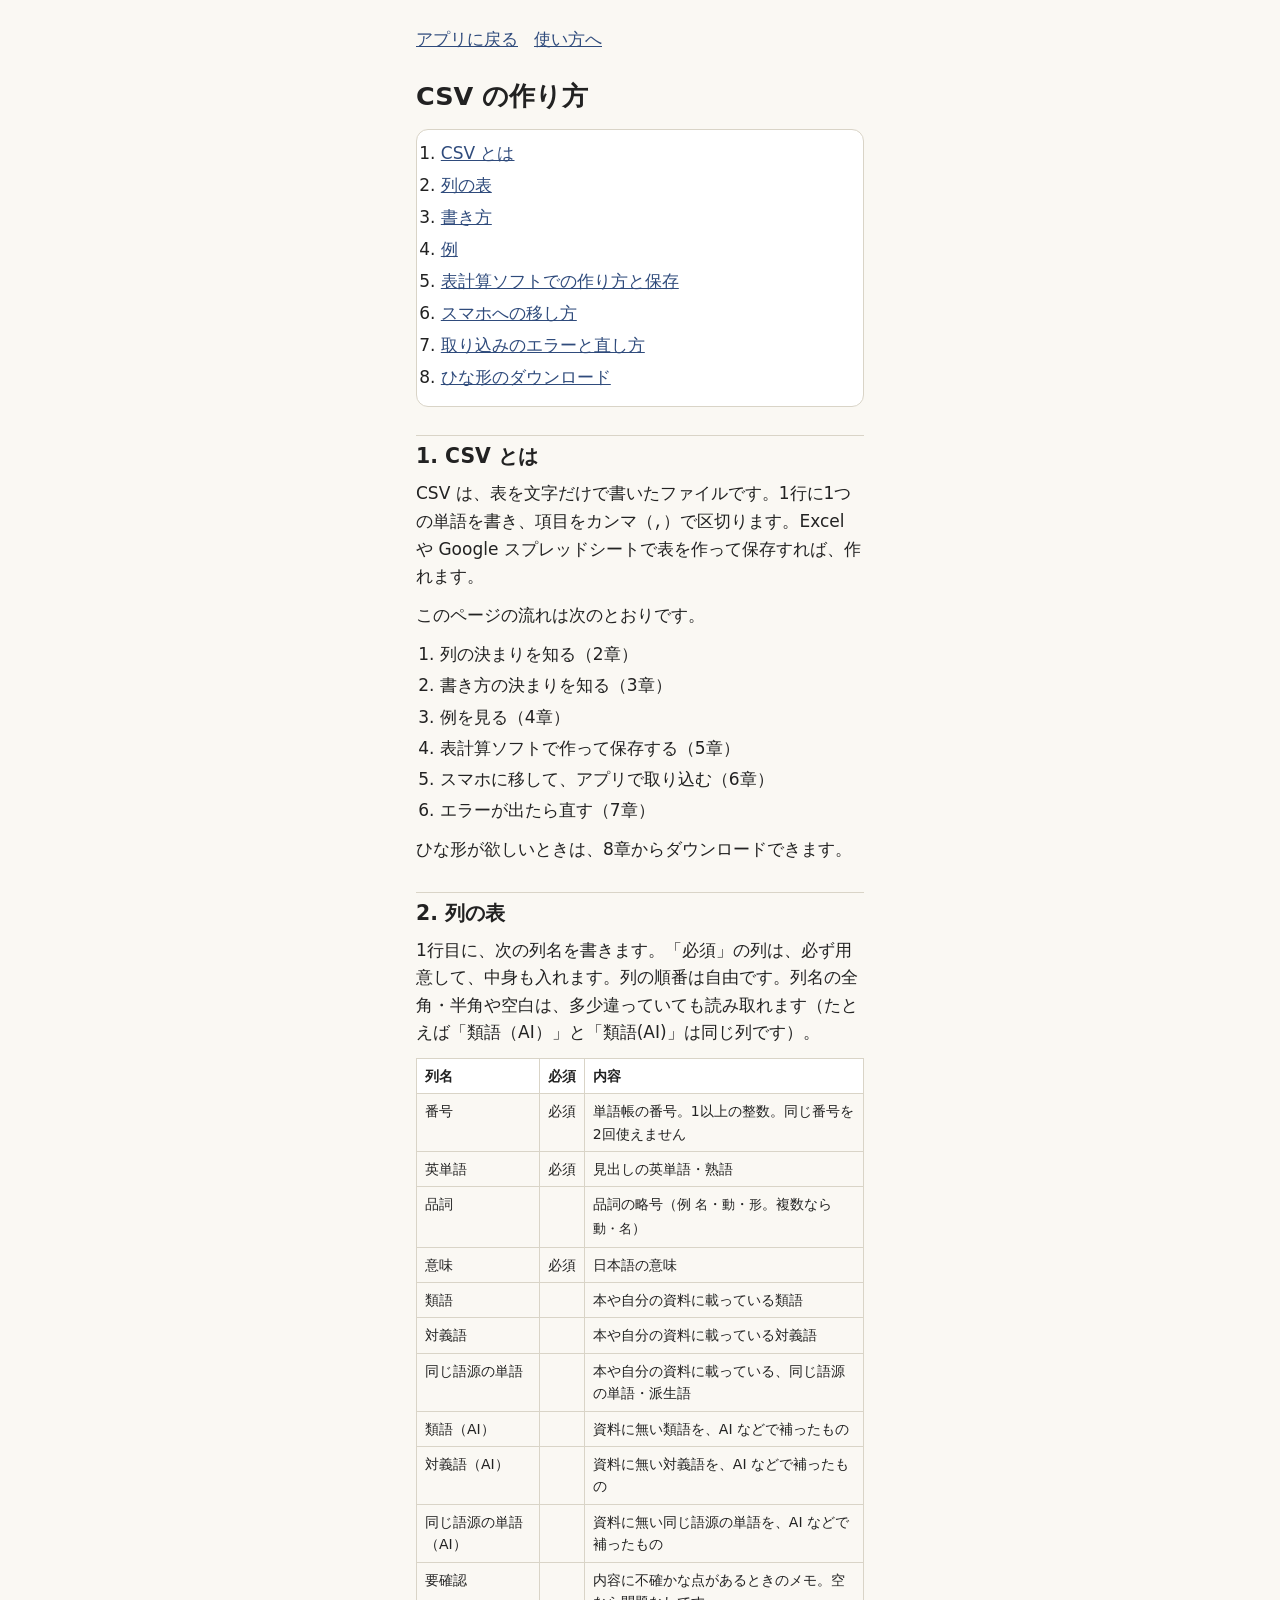
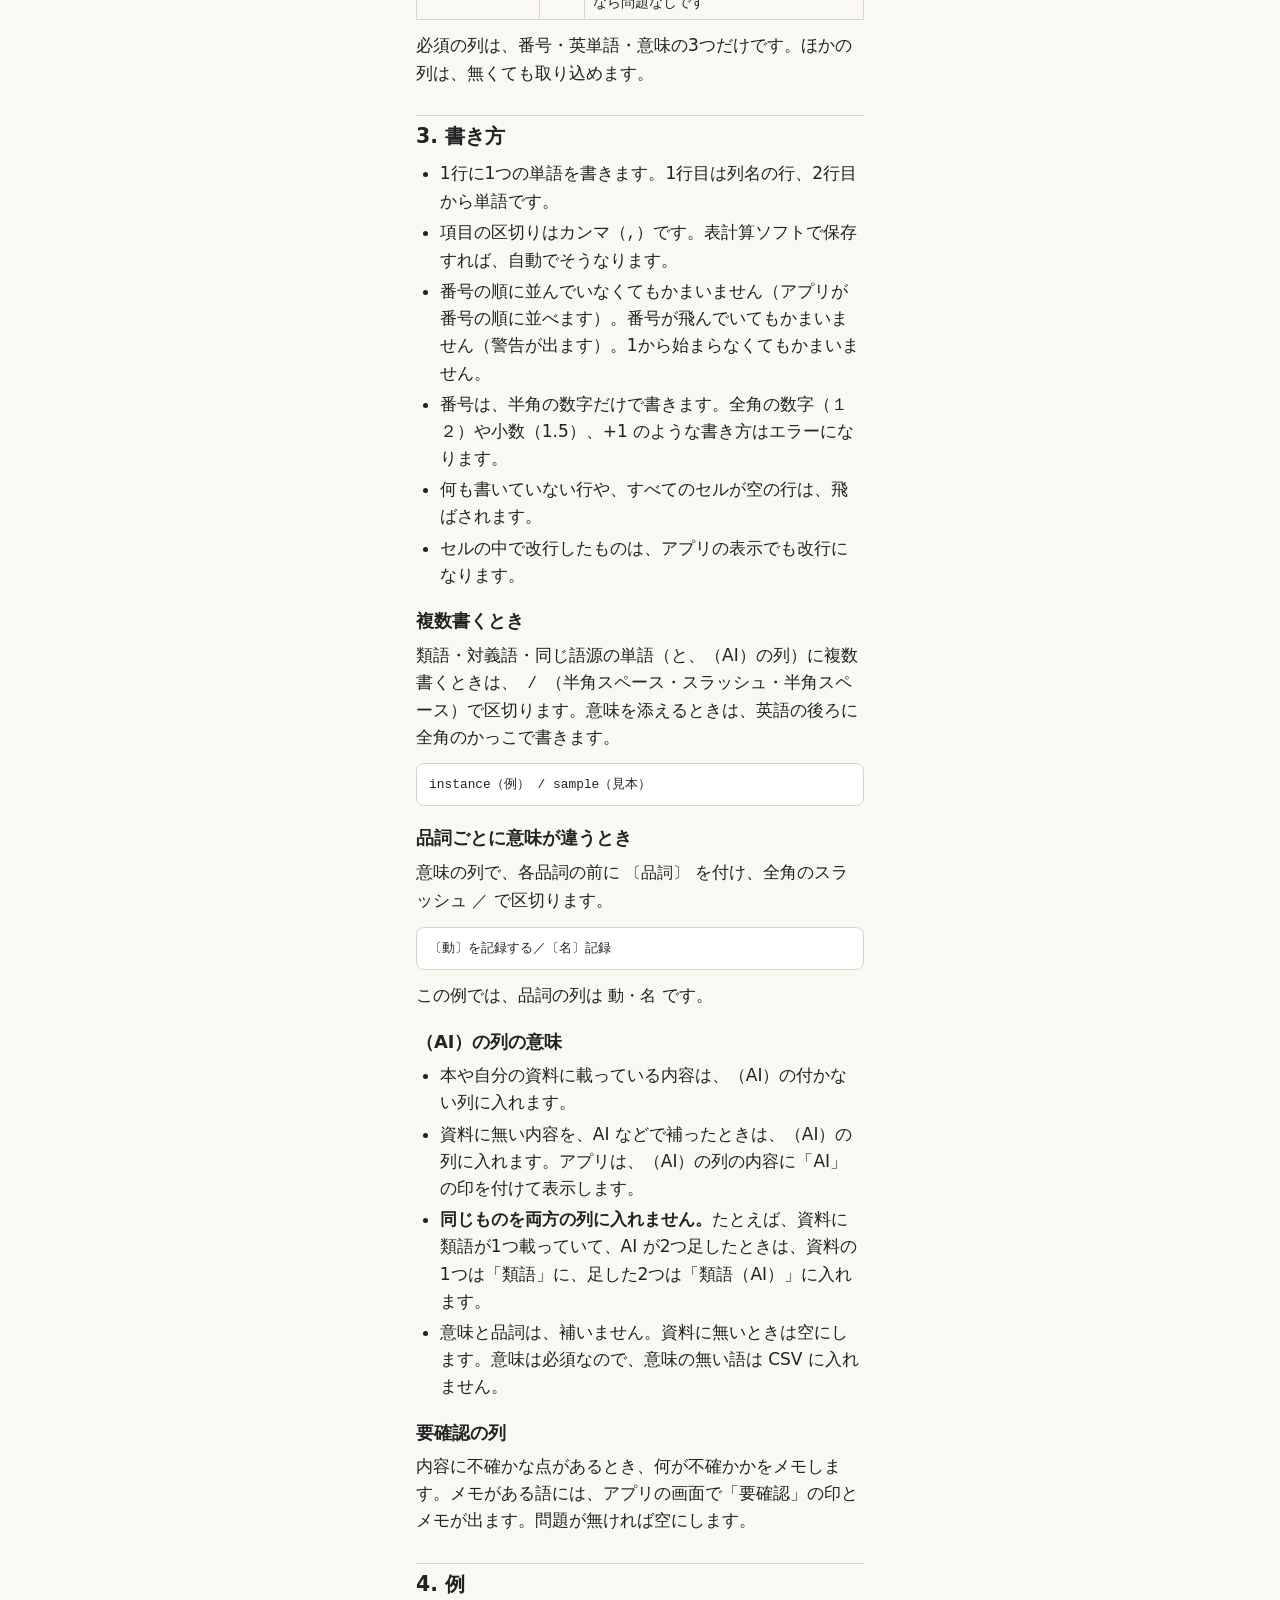
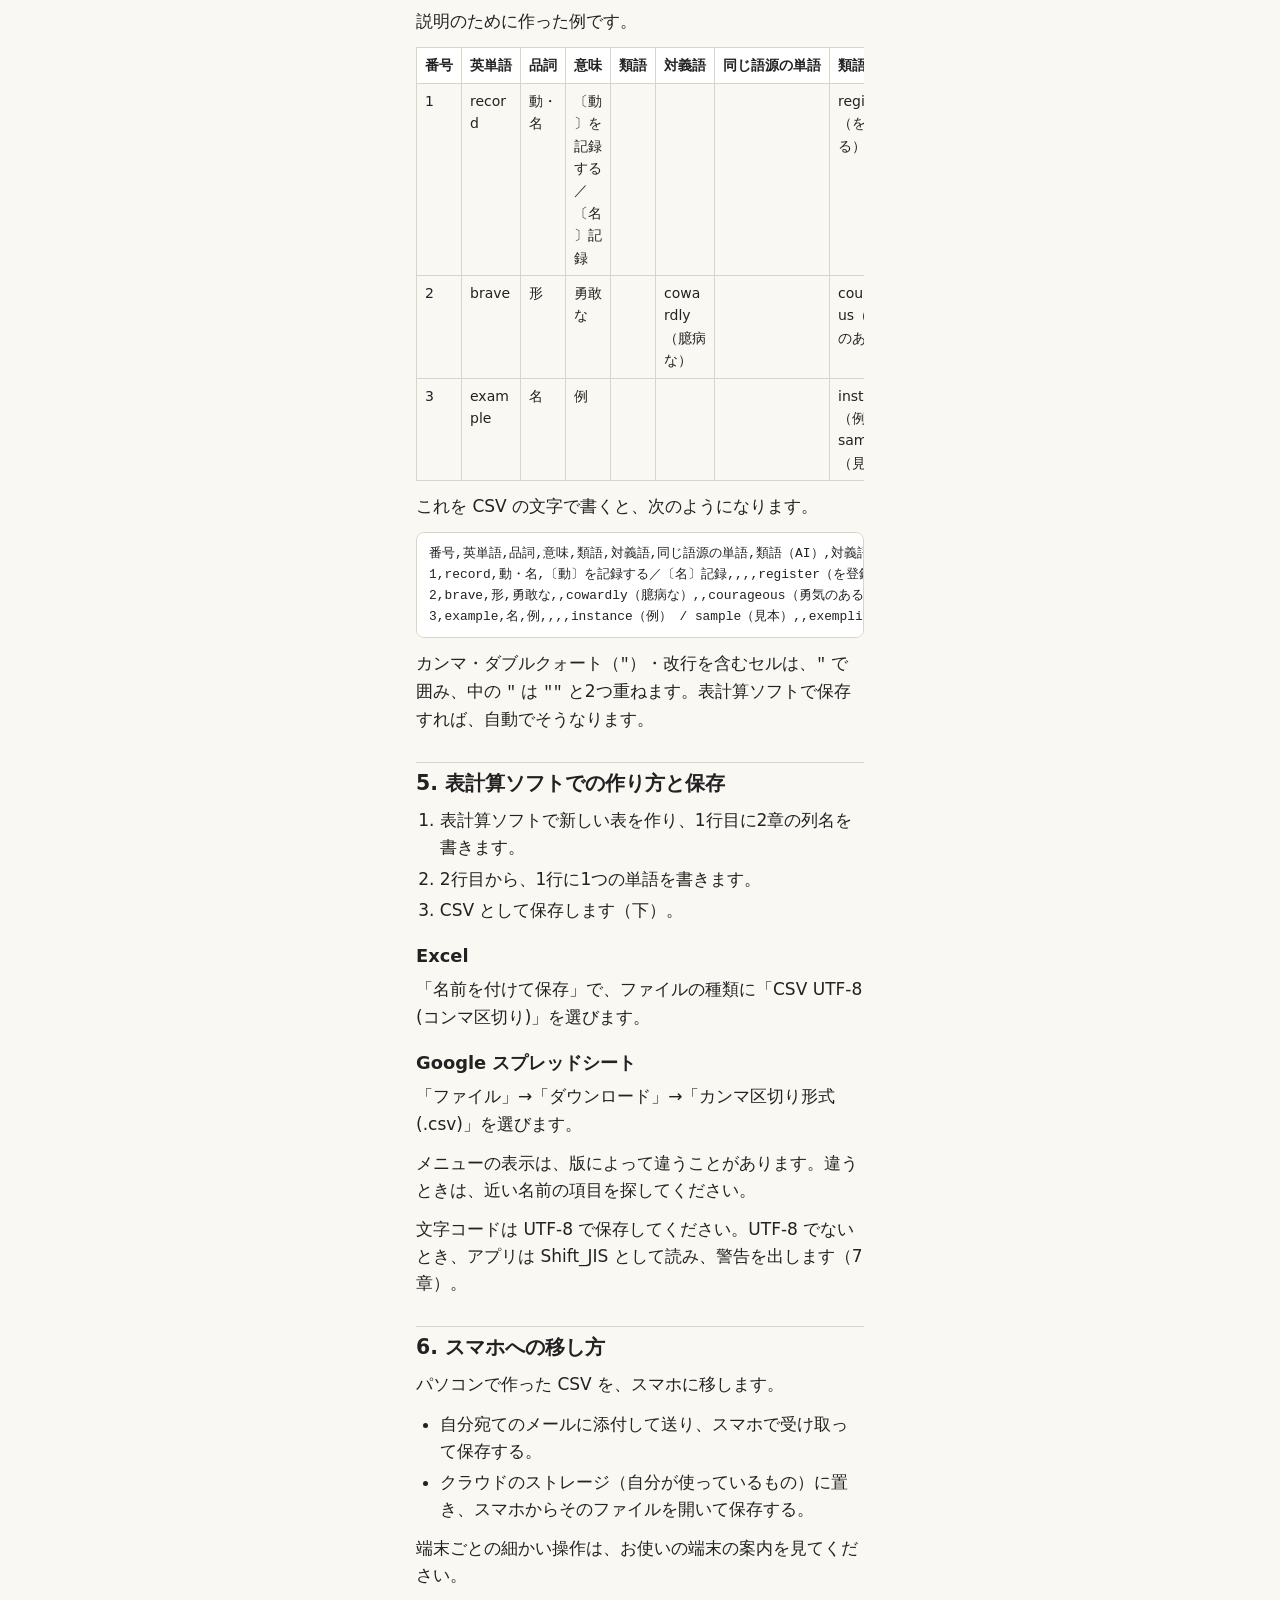
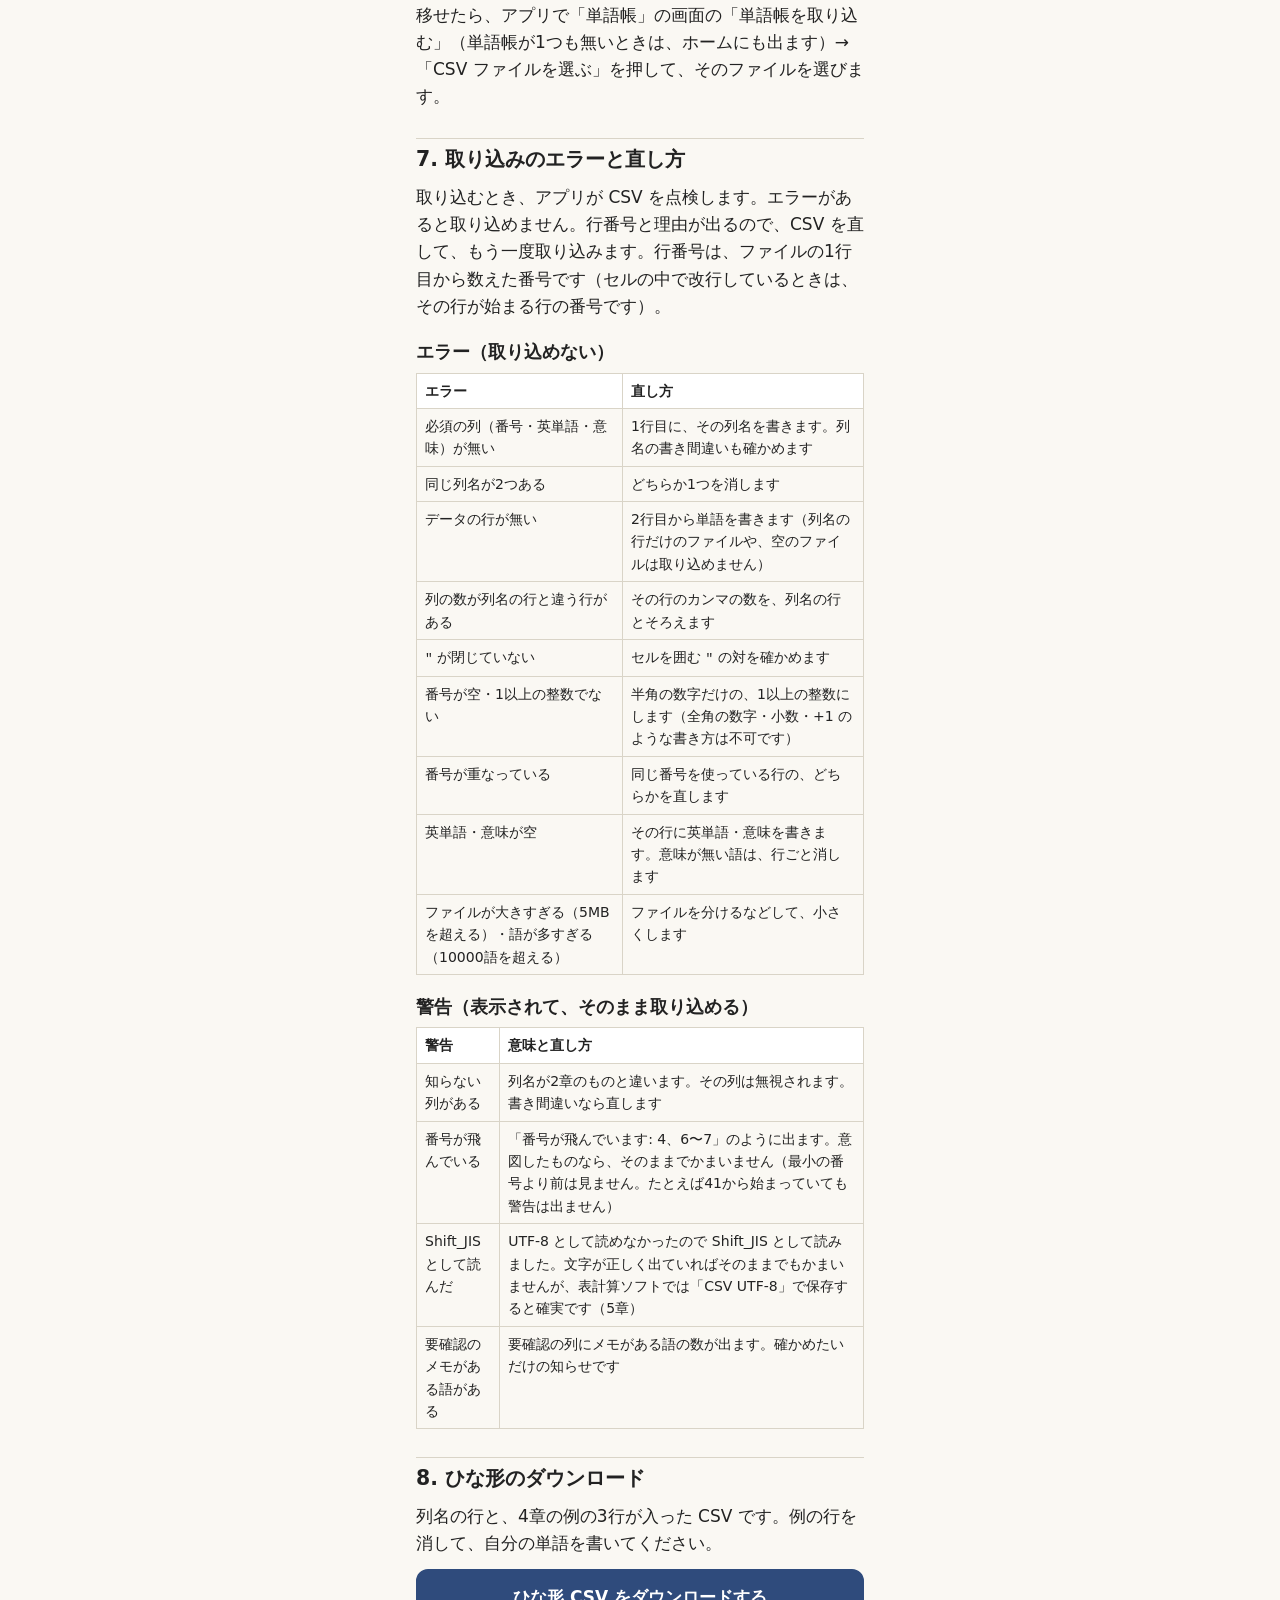
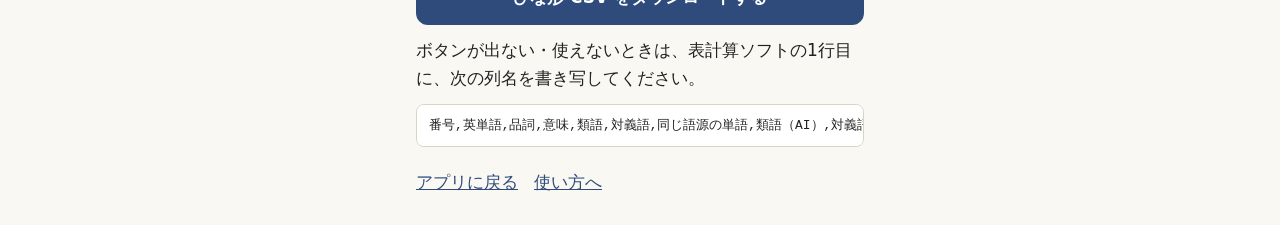
==== help/csv.html @ 011bac38 "Initial commit" ====
<!DOCTYPE html>
<html lang="ja">
<head>
<meta charset="utf-8">
<meta http-equiv="Content-Security-Policy" content="default-src 'self'; img-src 'self' data: blob:; object-src 'none'; base-uri 'self'; form-action 'none'">
<meta name="viewport" content="width=device-width, initial-scale=1, viewport-fit=cover">
<meta name="theme-color" content="#2F4B7C">
<title>CSV の作り方 - えいたんご</title>
<link rel="stylesheet" href="../css/style.css">
</head>
<body>
<div class="app">
<main class="main doc">
<p class="doc-nav"><a href="../index.html">アプリに戻る</a><a href="./tsukaikata.html">使い方へ</a></p>
<h1>CSV の作り方</h1>

<ol class="toc">
<li><a href="#towa">CSV とは</a></li>
<li><a href="#retsu">列の表</a></li>
<li><a href="#kakikata">書き方</a></li>
<li><a href="#rei">例</a></li>
<li><a href="#sakusei">表計算ソフトでの作り方と保存</a></li>
<li><a href="#idou">スマホへの移し方</a></li>
<li><a href="#error">取り込みのエラーと直し方</a></li>
<li><a href="#hinagata">ひな形のダウンロード</a></li>
</ol>

<h2 id="towa">1. CSV とは</h2>
<p>CSV は、表を文字だけで書いたファイルです。1行に1つの単語を書き、項目をカンマ（<code>,</code>）で区切ります。Excel や Google スプレッドシートで表を作って保存すれば、作れます。</p>
<p>このページの流れは次のとおりです。</p>
<ol>
<li>列の決まりを知る（2章）</li>
<li>書き方の決まりを知る（3章）</li>
<li>例を見る（4章）</li>
<li>表計算ソフトで作って保存する（5章）</li>
<li>スマホに移して、アプリで取り込む（6章）</li>
<li>エラーが出たら直す（7章）</li>
</ol>
<p>ひな形が欲しいときは、8章からダウンロードできます。</p>

<h2 id="retsu">2. 列の表</h2>
<p>1行目に、次の列名を書きます。「必須」の列は、必ず用意して、中身も入れます。列の順番は自由です。列名の全角・半角や空白は、多少違っていても読み取れます（たとえば「類語（AI）」と「類語(AI)」は同じ列です）。</p>
<div class="table-wrap">
<table>
<thead><tr><th>列名</th><th>必須</th><th>内容</th></tr></thead>
<tbody>
<tr><td>番号</td><td>必須</td><td>単語帳の番号。1以上の整数。同じ番号を2回使えません</td></tr>
<tr><td>英単語</td><td>必須</td><td>見出しの英単語・熟語</td></tr>
<tr><td>品詞</td><td></td><td>品詞の略号（例 <code>名</code>・<code>動</code>・<code>形</code>。複数なら <code>動・名</code>）</td></tr>
<tr><td>意味</td><td>必須</td><td>日本語の意味</td></tr>
<tr><td>類語</td><td></td><td>本や自分の資料に載っている類語</td></tr>
<tr><td>対義語</td><td></td><td>本や自分の資料に載っている対義語</td></tr>
<tr><td>同じ語源の単語</td><td></td><td>本や自分の資料に載っている、同じ語源の単語・派生語</td></tr>
<tr><td>類語（AI）</td><td></td><td>資料に無い類語を、AI などで補ったもの</td></tr>
<tr><td>対義語（AI）</td><td></td><td>資料に無い対義語を、AI などで補ったもの</td></tr>
<tr><td>同じ語源の単語（AI）</td><td></td><td>資料に無い同じ語源の単語を、AI などで補ったもの</td></tr>
<tr><td>要確認</td><td></td><td>内容に不確かな点があるときのメモ。空なら問題なしです</td></tr>
</tbody>
</table>
</div>
<p>必須の列は、番号・英単語・意味の3つだけです。ほかの列は、無くても取り込めます。</p>

<h2 id="kakikata">3. 書き方</h2>
<ul>
<li>1行に1つの単語を書きます。1行目は列名の行、2行目から単語です。</li>
<li>項目の区切りはカンマ（<code>,</code>）です。表計算ソフトで保存すれば、自動でそうなります。</li>
<li>番号の順に並んでいなくてもかまいません（アプリが番号の順に並べます）。番号が飛んでいてもかまいません（警告が出ます）。1から始まらなくてもかまいません。</li>
<li>番号は、半角の数字だけで書きます。全角の数字（１２）や小数（1.5）、+1 のような書き方はエラーになります。</li>
<li>何も書いていない行や、すべてのセルが空の行は、飛ばされます。</li>
<li>セルの中で改行したものは、アプリの表示でも改行になります。</li>
</ul>
<h3>複数書くとき</h3>
<p>類語・対義語・同じ語源の単語（と、（AI）の列）に複数書くときは、<code> / </code>（半角スペース・スラッシュ・半角スペース）で区切ります。意味を添えるときは、英語の後ろに全角のかっこで書きます。</p>
<pre><code>instance（例） / sample（見本）</code></pre>
<h3>品詞ごとに意味が違うとき</h3>
<p>意味の列で、各品詞の前に <code>〔品詞〕</code> を付け、全角のスラッシュ <code>／</code> で区切ります。</p>
<pre><code>〔動〕を記録する／〔名〕記録</code></pre>
<p>この例では、品詞の列は <code>動・名</code> です。</p>
<h3>（AI）の列の意味</h3>
<ul>
<li>本や自分の資料に載っている内容は、（AI）の付かない列に入れます。</li>
<li>資料に無い内容を、AI などで補ったときは、（AI）の列に入れます。アプリは、（AI）の列の内容に「AI」の印を付けて表示します。</li>
<li><strong>同じものを両方の列に入れません。</strong>たとえば、資料に類語が1つ載っていて、AI が2つ足したときは、資料の1つは「類語」に、足した2つは「類語（AI）」に入れます。</li>
<li>意味と品詞は、補いません。資料に無いときは空にします。意味は必須なので、意味の無い語は CSV に入れません。</li>
</ul>
<h3>要確認の列</h3>
<p>内容に不確かな点があるとき、何が不確かかをメモします。メモがある語には、アプリの画面で「要確認」の印とメモが出ます。問題が無ければ空にします。</p>

<h2 id="rei">4. 例</h2>
<p>説明のために作った例です。</p>
<div class="table-wrap">
<table>
<thead><tr><th>番号</th><th>英単語</th><th>品詞</th><th>意味</th><th>類語</th><th>対義語</th><th>同じ語源の単語</th><th>類語（AI）</th><th>対義語（AI）</th><th>同じ語源の単語（AI）</th><th>要確認</th></tr></thead>
<tbody>
<tr><td>1</td><td>record</td><td>動・名</td><td>〔動〕を記録する／〔名〕記録</td><td></td><td></td><td></td><td>register（を登録する）</td><td></td><td>recorder（記録係）</td><td></td></tr>
<tr><td>2</td><td>brave</td><td>形</td><td>勇敢な</td><td></td><td>cowardly（臆病な）</td><td></td><td>courageous（勇気のある）</td><td></td><td></td><td></td></tr>
<tr><td>3</td><td>example</td><td>名</td><td>例</td><td></td><td></td><td></td><td>instance（例） / sample（見本）</td><td></td><td>exemplify（を例示する）</td><td>意味の2つ目が不確か</td></tr>
</tbody>
</table>
</div>
<p>これを CSV の文字で書くと、次のようになります。</p>
<pre><code>番号,英単語,品詞,意味,類語,対義語,同じ語源の単語,類語（AI）,対義語（AI）,同じ語源の単語（AI）,要確認
1,record,動・名,〔動〕を記録する／〔名〕記録,,,,register（を登録する）,,recorder（記録係）,
2,brave,形,勇敢な,,cowardly（臆病な）,,courageous（勇気のある）,,,
3,example,名,例,,,,instance（例） / sample（見本）,,exemplify（を例示する）,意味の2つ目が不確か</code></pre>
<p>カンマ・ダブルクォート（<code>"</code>）・改行を含むセルは、<code>"</code> で囲み、中の <code>"</code> は <code>""</code> と2つ重ねます。表計算ソフトで保存すれば、自動でそうなります。</p>

<h2 id="sakusei">5. 表計算ソフトでの作り方と保存</h2>
<ol>
<li>表計算ソフトで新しい表を作り、1行目に2章の列名を書きます。</li>
<li>2行目から、1行に1つの単語を書きます。</li>
<li>CSV として保存します（下）。</li>
</ol>
<h3>Excel</h3>
<p>「名前を付けて保存」で、ファイルの種類に「CSV UTF-8 (コンマ区切り)」を選びます。</p>
<h3>Google スプレッドシート</h3>
<p>「ファイル」→「ダウンロード」→「カンマ区切り形式 (.csv)」を選びます。</p>
<p>メニューの表示は、版によって違うことがあります。違うときは、近い名前の項目を探してください。</p>
<p>文字コードは UTF-8 で保存してください。UTF-8 でないとき、アプリは Shift_JIS として読み、警告を出します（7章）。</p>

<h2 id="idou">6. スマホへの移し方</h2>
<p>パソコンで作った CSV を、スマホに移します。</p>
<ul>
<li>自分宛てのメールに添付して送り、スマホで受け取って保存する。</li>
<li>クラウドのストレージ（自分が使っているもの）に置き、スマホからそのファイルを開いて保存する。</li>
</ul>
<p>端末ごとの細かい操作は、お使いの端末の案内を見てください。</p>
<p>移せたら、アプリで「単語帳」の画面の「単語帳を取り込む」（単語帳が1つも無いときは、ホームにも出ます）→「CSV ファイルを選ぶ」を押して、そのファイルを選びます。</p>

<h2 id="error">7. 取り込みのエラーと直し方</h2>
<p>取り込むとき、アプリが CSV を点検します。エラーがあると取り込めません。行番号と理由が出るので、CSV を直して、もう一度取り込みます。行番号は、ファイルの1行目から数えた番号です（セルの中で改行しているときは、その行が始まる行の番号です）。</p>
<h3>エラー（取り込めない）</h3>
<div class="table-wrap">
<table>
<thead><tr><th>エラー</th><th>直し方</th></tr></thead>
<tbody>
<tr><td>必須の列（番号・英単語・意味）が無い</td><td>1行目に、その列名を書きます。列名の書き間違いも確かめます</td></tr>
<tr><td>同じ列名が2つある</td><td>どちらか1つを消します</td></tr>
<tr><td>データの行が無い</td><td>2行目から単語を書きます（列名の行だけのファイルや、空のファイルは取り込めません）</td></tr>
<tr><td>列の数が列名の行と違う行がある</td><td>その行のカンマの数を、列名の行とそろえます</td></tr>
<tr><td><code>"</code> が閉じていない</td><td>セルを囲む <code>"</code> の対を確かめます</td></tr>
<tr><td>番号が空・1以上の整数でない</td><td>半角の数字だけの、1以上の整数にします（全角の数字・小数・+1 のような書き方は不可です）</td></tr>
<tr><td>番号が重なっている</td><td>同じ番号を使っている行の、どちらかを直します</td></tr>
<tr><td>英単語・意味が空</td><td>その行に英単語・意味を書きます。意味が無い語は、行ごと消します</td></tr>
<tr><td>ファイルが大きすぎる（5MB を超える）・語が多すぎる（10000語を超える）</td><td>ファイルを分けるなどして、小さくします</td></tr>
</tbody>
</table>
</div>
<h3>警告（表示されて、そのまま取り込める）</h3>
<div class="table-wrap">
<table>
<thead><tr><th>警告</th><th>意味と直し方</th></tr></thead>
<tbody>
<tr><td>知らない列がある</td><td>列名が2章のものと違います。その列は無視されます。書き間違いなら直します</td></tr>
<tr><td>番号が飛んでいる</td><td>「番号が飛んでいます: 4、6〜7」のように出ます。意図したものなら、そのままでかまいません（最小の番号より前は見ません。たとえば41から始まっていても警告は出ません）</td></tr>
<tr><td>Shift_JIS として読んだ</td><td>UTF-8 として読めなかったので Shift_JIS として読みました。文字が正しく出ていればそのままでもかまいませんが、表計算ソフトでは「CSV UTF-8」で保存すると確実です（5章）</td></tr>
<tr><td>要確認のメモがある語がある</td><td>要確認の列にメモがある語の数が出ます。確かめたいだけの知らせです</td></tr>
</tbody>
</table>
</div>

<h2 id="hinagata">8. ひな形のダウンロード</h2>
<p>列名の行と、4章の例の3行が入った CSV です。例の行を消して、自分の単語を書いてください。</p>
<button id="dl-template" class="btn btn-main" type="button" hidden>ひな形 CSV をダウンロードする</button>
<p>ボタンが出ない・使えないときは、表計算ソフトの1行目に、次の列名を書き写してください。</p>
<pre><code>番号,英単語,品詞,意味,類語,対義語,同じ語源の単語,類語（AI）,対義語（AI）,同じ語源の単語（AI）,要確認</code></pre>

<p class="doc-nav"><a href="../index.html">アプリに戻る</a><a href="./tsukaikata.html">使い方へ</a></p>
</main>
</div>
<script type="module" src="./help.js"></script>
</body>
</html>
---- css/style.css ----
/* 見た目（docs/shiyou.md 12章）。色と文字の大きさは変数で持ち、暗い画面でも読める配色にする。 */
:root {
  --bg: #FAF8F3;
  --fg: #222222;
  --sub: #5c5c5c;
  --line: #d9d4c7;
  --card: #ffffff;
  --primary: #2F4B7C;
  --on-primary: #ffffff;
  --ok: #2E7D5B;
  --ng: #C0483E;
  --ai: #6B5B95;
  --check: #B7791F;

  --font-base: 17px;
  --font-small: 14px;
  --font-title: 1.5rem;
  --font-word: 2rem;
  --btn-height: 56px;
  --tap-min: 48px;
  --max-width: 480px;
  --font-family: system-ui, -apple-system, "Hiragino Sans", "Noto Sans JP", sans-serif;
}

@media (prefers-color-scheme: dark) {
  :root {
    --bg: #16181d;
    --fg: #ece9e1;
    --sub: #a9a79f;
    --line: #353a45;
    --card: #20232b;
    --primary: #6f8fd0;
    --on-primary: #101319;
    --ok: #4fb386;
    --ng: #e0746a;
    --ai: #a99bd6;
    --check: #e0a84a;
  }
}

* { box-sizing: border-box; }

html {
  font-size: var(--font-base);
  -webkit-text-size-adjust: 100%;
}

body {
  margin: 0;
  background: var(--bg);
  color: var(--fg);
  font-family: var(--font-family);
  line-height: 1.6;
}

.app {
  max-width: var(--max-width);
  min-height: 100vh;
  min-height: 100dvh;
  margin: 0 auto;
  display: flex;
  flex-direction: column;
}

/* 下に固定するもの（帯 .bar・その上の段 .bar-sub・ナビ .nav）の高さ。
   どれが出ているかは枠（.app）の class（has-nav・has-bar・has-sub。ui/shell.js がつける）で決め、
   本文（.main）の下に同じだけ余白をとって、固定したものの下に本文が隠れないようにする。 */
.app {
  --safe: env(safe-area-inset-bottom);
  --nav-h: calc(var(--tap-min) + 1px + var(--safe)); /* 文字 48px + 上の線 + 下の安全な余白 */
  --bar-h: calc(var(--btn-height) + 17px);           /* ボタン 56px + 上下 8px + 上の線 */
  --sub-h: calc(var(--tap-min) + 9px);               /* ボタン 48px + 上 8px + 上の線 */
  --d-nav: 0px;
  --d-bar: 0px;
  --d-sub: 0px;
}
.app.has-nav { --d-nav: var(--nav-h); }
.app.has-bar { --d-bar: calc(var(--bar-h) + var(--safe)); }
.app.has-bar.has-nav { --d-bar: var(--bar-h); }
.app.has-sub { --d-sub: var(--sub-h); }

.main {
  flex: 1;
  padding: 16px 16px calc(16px + var(--d-nav) + var(--d-bar) + var(--d-sub));
}

.title { font-size: var(--font-title); margin: 0 0 12px; }
.lead { margin: 0 0 12px; }
.note { margin: 0; color: var(--sub); font-size: var(--font-small); }

/* 下に固定したボタンの帯（ナビが出ているときはナビの上に。幅は .app と同じ最大 480px で中央） */
.bar, .bar-sub, .nav {
  position: fixed;
  left: 0;
  right: 0;
  width: 100%;
  max-width: var(--max-width);
  margin: 0 auto;
  z-index: 10;
}

.bar {
  bottom: var(--d-nav);
  display: flex;
  gap: 12px;
  padding: 8px 16px calc(8px + var(--safe));
  background: var(--bg);
  border-top: 1px solid var(--line);
}

.app.has-nav .bar { padding-bottom: 8px; }
.bar:empty { display: none; }

/* 帯の上の段（「ひとつ戻る」）。押せる大きさ 48px */
.bar-sub {
  bottom: calc(var(--d-nav) + var(--d-bar));
  display: flex;
  padding: 8px 16px 0;
  background: var(--bg);
  border-top: 1px solid var(--line);
}

.bar-sub:empty { display: none; }

[hidden] { display: none !important; }

.btn {
  flex: 1;
  display: inline-flex;
  align-items: center;
  justify-content: center;
  padding: 0 12px;
  min-height: var(--btn-height);
  min-width: var(--tap-min);
  border: 2px solid var(--primary);
  border-radius: 12px;
  background: var(--card);
  color: var(--primary);
  font: inherit;
  font-weight: bold;
  text-align: center;
  text-decoration: none;
  cursor: pointer;
}

.btn-main { background: var(--primary); color: var(--on-primary); }
.btn-ok { border-color: var(--ok); background: var(--ok); color: #ffffff; }
.btn-ng { border-color: var(--ng); background: var(--ng); color: #ffffff; }
.btn:disabled { opacity: 0.5; }
/* 処理中（仕様 7.7。版5）: ほかのボタンとナビは押した瞬間から押せない（disabled・aria-disabled）。
   見た目は処理が少し（目安0.3秒）続いてから（.is-busy-shown）薄くする。押したボタンはすぐ薄い。 */
.btn[data-locked]:disabled { opacity: 1; }
.is-busy-shown [data-locked]:not(.file-input), .is-busy-shown .file-btn { opacity: 0.5; }
.is-busy a[aria-disabled="true"], .is-busy .file-input { cursor: default; }

.btn:focus-visible, .nav-item:focus-visible {
  outline: 3px solid var(--primary);
  outline-offset: 2px;
}

/* ナビ */
.nav {
  bottom: 0;
  display: flex;
  height: var(--nav-h);
  border-top: 1px solid var(--line);
  padding-bottom: var(--safe);
  background: var(--card);
}

.nav-item {
  flex: 1;
  min-height: var(--tap-min);
  display: flex;
  align-items: center;
  justify-content: center;
  color: var(--sub);
  text-decoration: none;
}

.nav-current { color: var(--primary); font-weight: bold; }

/* 印の札（枠線の小さな札） */
.badge {
  display: inline-block;
  padding: 0 6px;
  border: 1px solid currentColor;
  border-radius: 4px;
  font-size: var(--font-small);
}
.badge-ai { color: var(--ai); }
.badge-check { color: var(--check); }
/* 単語帳の印: 「使う」は主色の塗り・白文字、「学習中」は主色の枠線・主色の文字（AI・要確認と見分ける） */
.badge-active { border-color: var(--primary); background: var(--primary); color: var(--on-primary); }
.badge-learning { border-color: var(--primary); color: var(--primary); }

/* ---- 画面の部品（フェーズ3） ---- */
.btn-block { display: flex; width: 100%; flex: none; margin-top: 8px; }
.btn-sub { border-color: var(--line); color: var(--sub); font-weight: normal; }
/* 帯の上の段の「ひとつ戻る」は押せる大きさ 48px（.btn の 56px より後に書いて効かせる） */
.btn.btn-undo { min-height: var(--tap-min); }
.btn-pause, .btn-restart { flex: none; min-height: var(--tap-min); font-size: var(--font-small); }

.top-row { display: flex; gap: 8px; justify-content: space-between; margin-bottom: 8px; }

.title-btn {
  display: inline-block;
  max-width: 100%;
  min-height: var(--tap-min);
  padding: 0;
  border: 0;
  background: none;
  color: var(--primary);
  font: inherit;
  font-weight: bold;
  text-align: left;
  text-decoration: underline;
  cursor: pointer;
  overflow-wrap: anywhere;
}

.progress { margin: 0 0 8px; color: var(--sub); }
.line { margin: 4px 0; overflow-wrap: anywhere; }
.card {
  margin: 0 0 12px;
  padding: 12px 14px;
  border: 1px solid var(--line);
  border-radius: 12px;
  background: var(--card);
}
.section-title { margin: 0 0 6px; font-size: 1.1rem; }
.word-list { display: block; }

/* 単語カード */
.word-head { display: flex; align-items: baseline; gap: 10px; flex-wrap: wrap; }
.word-no { color: var(--sub); font-size: var(--font-small); }
.word-en { font-size: 1.3rem; font-weight: bold; overflow-wrap: anywhere; white-space: pre-line; }
.word-en-big { font-size: var(--font-word); }
.word-front { padding: 28px 14px; text-align: center; }
.word-front .word-head { justify-content: center; }
.word-pos { color: var(--sub); white-space: pre-line; }
.row { display: flex; gap: 8px; margin: 4px 0; align-items: baseline; flex-wrap: wrap; }
.label { flex: none; min-width: 5em; color: var(--sub); font-size: var(--font-small); }
.value { flex: 1; min-width: 0; overflow-wrap: anywhere; white-space: pre-line; }
.book-text, .ai-text, .check-text, .nigate-meaning, .nigate-new-words, .word-changed-list .list-item { white-space: pre-line; }
.ai-part { margin-left: 6px; }
.ai-part .badge { margin-right: 4px; }
.row-check .badge { flex: none; }
.row-check .value { color: var(--check); }

/* 知らせ */
.alert {
  display: block;
  width: 100%;
  margin: 0 0 12px;
  padding: 10px 14px;
  border: 1px solid var(--line);
  border-left-width: 6px;
  border-radius: 8px;
  background: var(--card);
  color: var(--fg);
  font: inherit;
  text-align: left;
}
.alert-line { margin: 0; }
.alert-line + .alert-line { margin-top: 4px; }
.alert-info { border-left-color: var(--primary); }
.alert-warn { border-left-color: var(--check); }
.alert-error { border-left-color: var(--ng); }
.alert-btn { min-height: var(--tap-min); cursor: pointer; text-decoration: underline; }
.alert .btn-block { margin-top: 10px; }

.error-list, .warning-list, .summary-list { margin: 8px 0 0; padding-left: 1.2em; }

/* 結果 */
.result-counts { font-size: 1.4rem; font-weight: bold; margin: 0 0 8px; }
.count-ok { color: var(--ok); }
.count-ng { color: var(--ng); }

/* 単語帳 */
.book-name { font-size: 1.15rem; font-weight: bold; overflow-wrap: anywhere; }
.nigate-item .word-head { margin-bottom: 2px; }

/* 入力・ファイルを選ぶ */
.field { display: block; margin: 0 0 12px; }
.field .label { display: block; margin-bottom: 4px; }
.text-input {
  width: 100%;
  min-height: var(--tap-min);
  padding: 8px 10px;
  border: 2px solid var(--line);
  border-radius: 8px;
  background: var(--card);
  color: var(--fg);
  font: inherit;
}
.file-btn { position: relative; overflow: hidden; }
.file-input { position: absolute; inset: 0; width: 100%; height: 100%; opacity: 0; cursor: pointer; }
.file-btn:focus-within { outline: 3px solid var(--primary); outline-offset: 2px; }

/* ---- 説明ページ（help/*.html。フェーズ5） ---- */
.doc h1 { font-size: var(--font-title); margin: 0 0 12px; }
.doc h2 { font-size: 1.2rem; margin: 28px 0 8px; padding-top: 4px; border-top: 1px solid var(--line); }
.doc h3 { font-size: 1.05rem; margin: 18px 0 6px; }
.doc p { margin: 0 0 12px; }
.doc ul, .doc ol { margin: 0 0 12px; padding-left: 1.4em; }
.doc li { margin: 0 0 4px; }
.doc a { color: var(--primary); }
.doc .btn { display: flex; width: 100%; flex: none; margin: 8px 0 12px; }
.doc-nav { display: flex; flex-wrap: wrap; gap: 8px 16px; margin: 0 0 12px; }
.doc-nav a { display: inline-flex; align-items: center; min-height: var(--tap-min); }
.toc { margin: 0 0 12px; padding: 10px 14px 10px 2em; border: 1px solid var(--line); border-radius: 12px; background: var(--card); }
.toc li { margin: 0; }
.toc a { display: inline-block; min-height: 32px; }
.table-wrap { margin: 0 0 12px; overflow-x: auto; }
.doc table { border-collapse: collapse; min-width: 100%; font-size: var(--font-small); }
.doc th, .doc td { padding: 6px 8px; border: 1px solid var(--line); text-align: left; vertical-align: top; overflow-wrap: anywhere; }
.doc th { background: var(--card); white-space: nowrap; }
.doc pre { margin: 0 0 12px; padding: 10px 12px; border: 1px solid var(--line); border-radius: 8px; background: var(--card); overflow-x: auto; font-size: var(--font-small); line-height: 1.5; }
.doc code { font-family: ui-monospace, Menlo, Consolas, monospace; font-size: 0.92em; }
.doc .warn { padding: 10px 14px; border: 1px solid var(--line); border-left: 6px solid var(--check); border-radius: 8px; background: var(--card); }

@media (prefers-reduced-motion: reduce) {
  * { animation: none !important; transition: none !important; scroll-behavior: auto !important; }
}
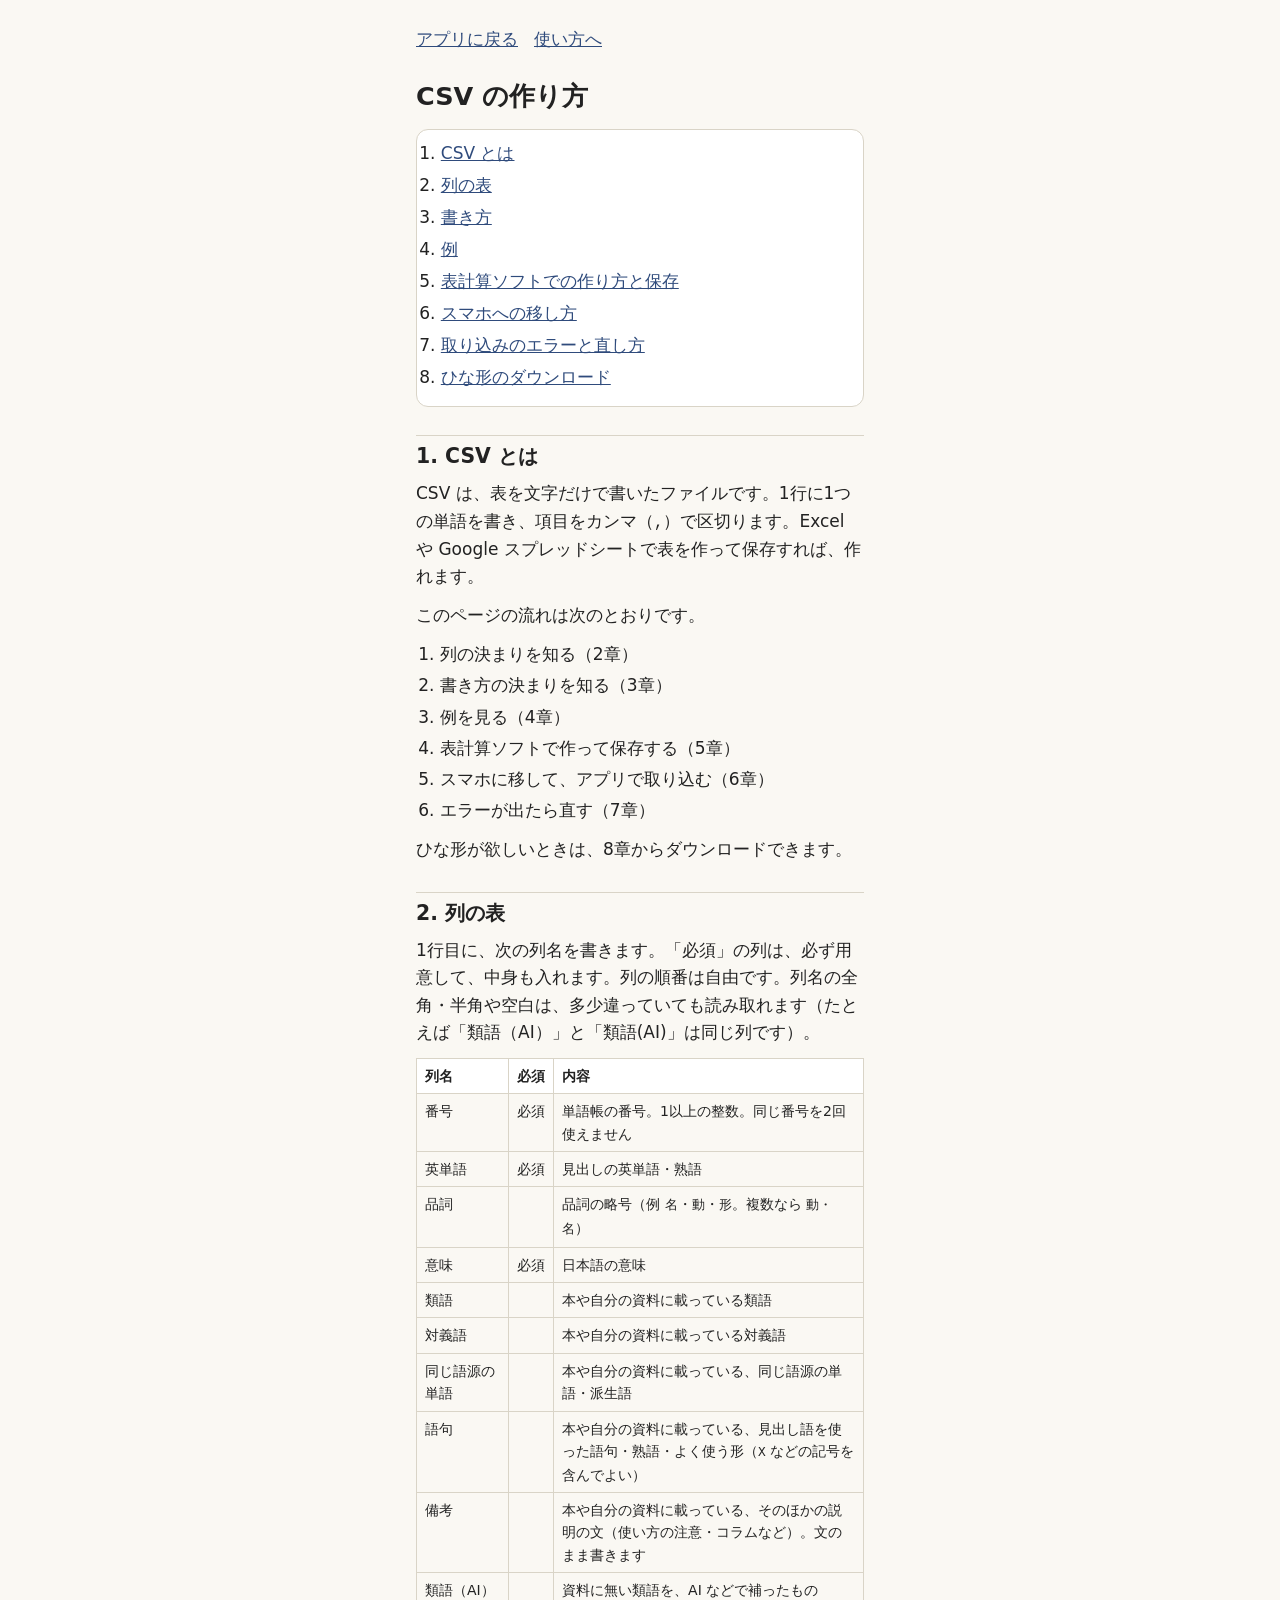
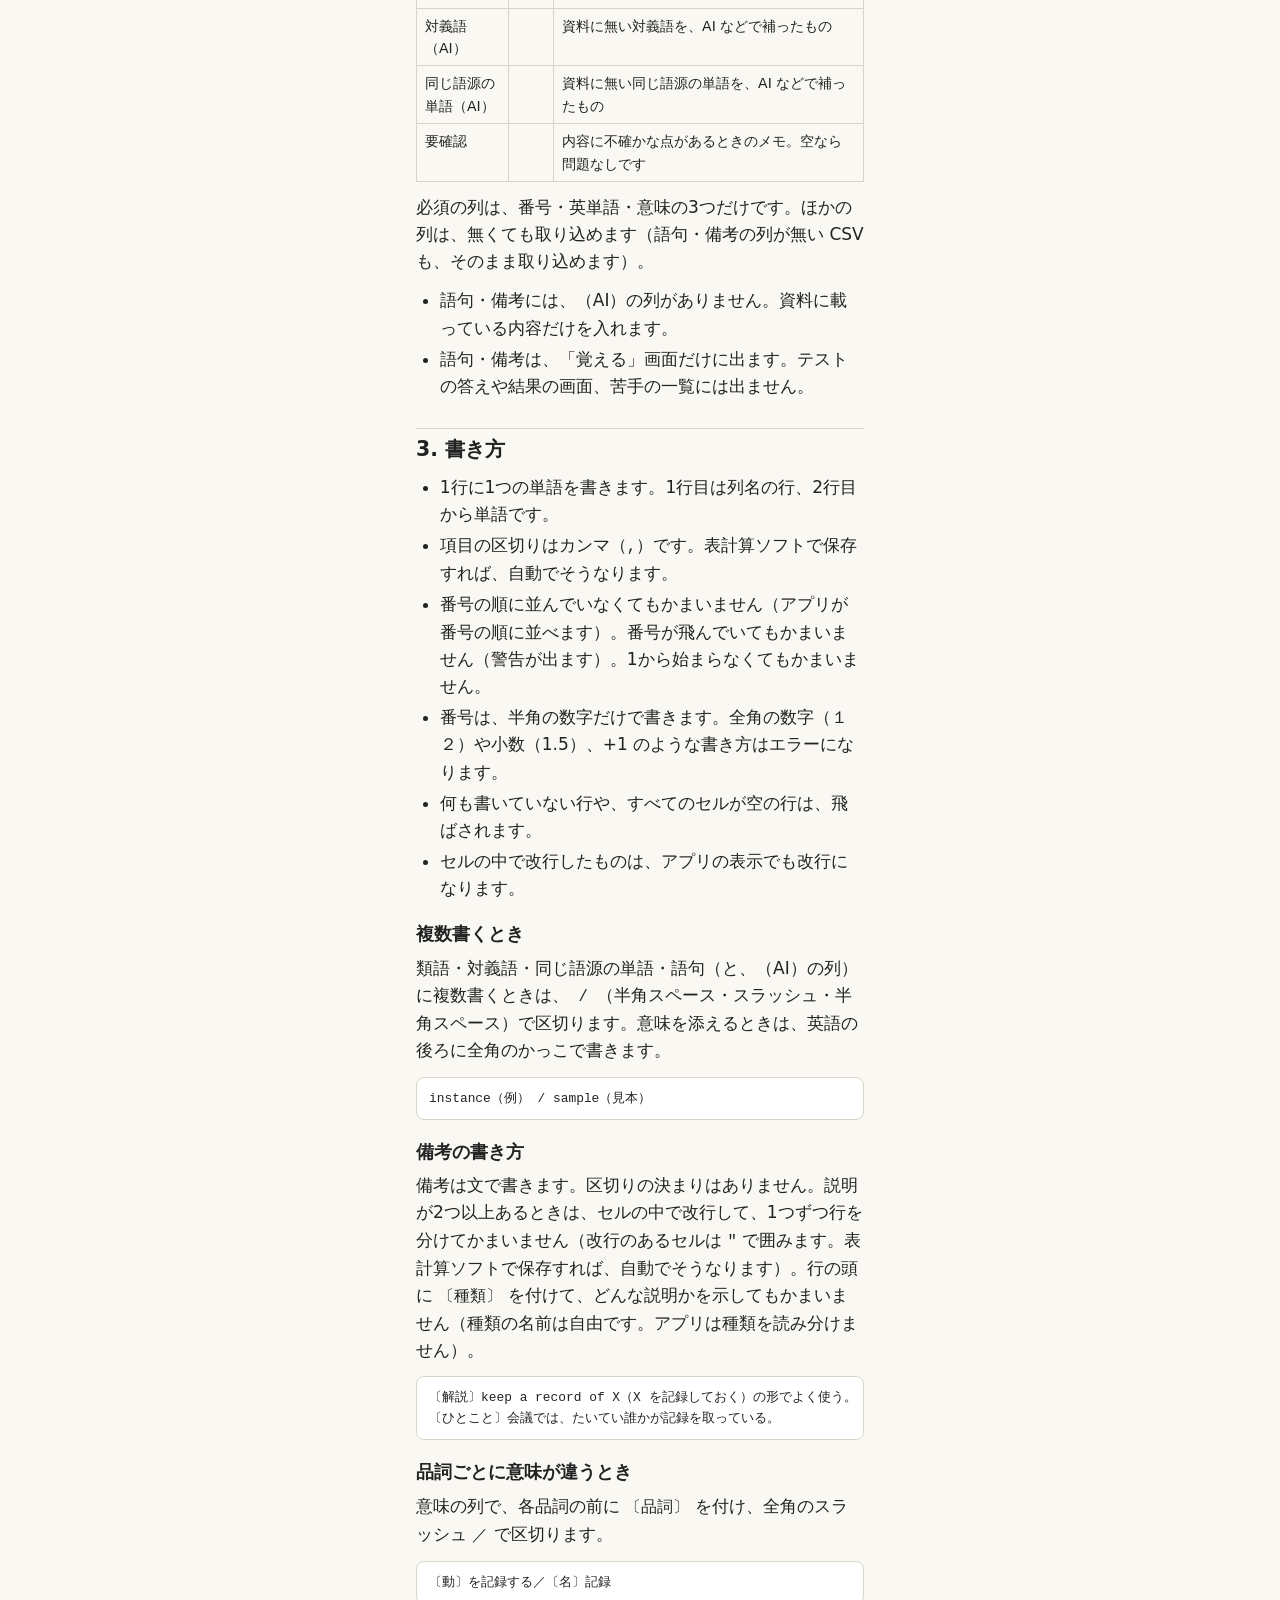
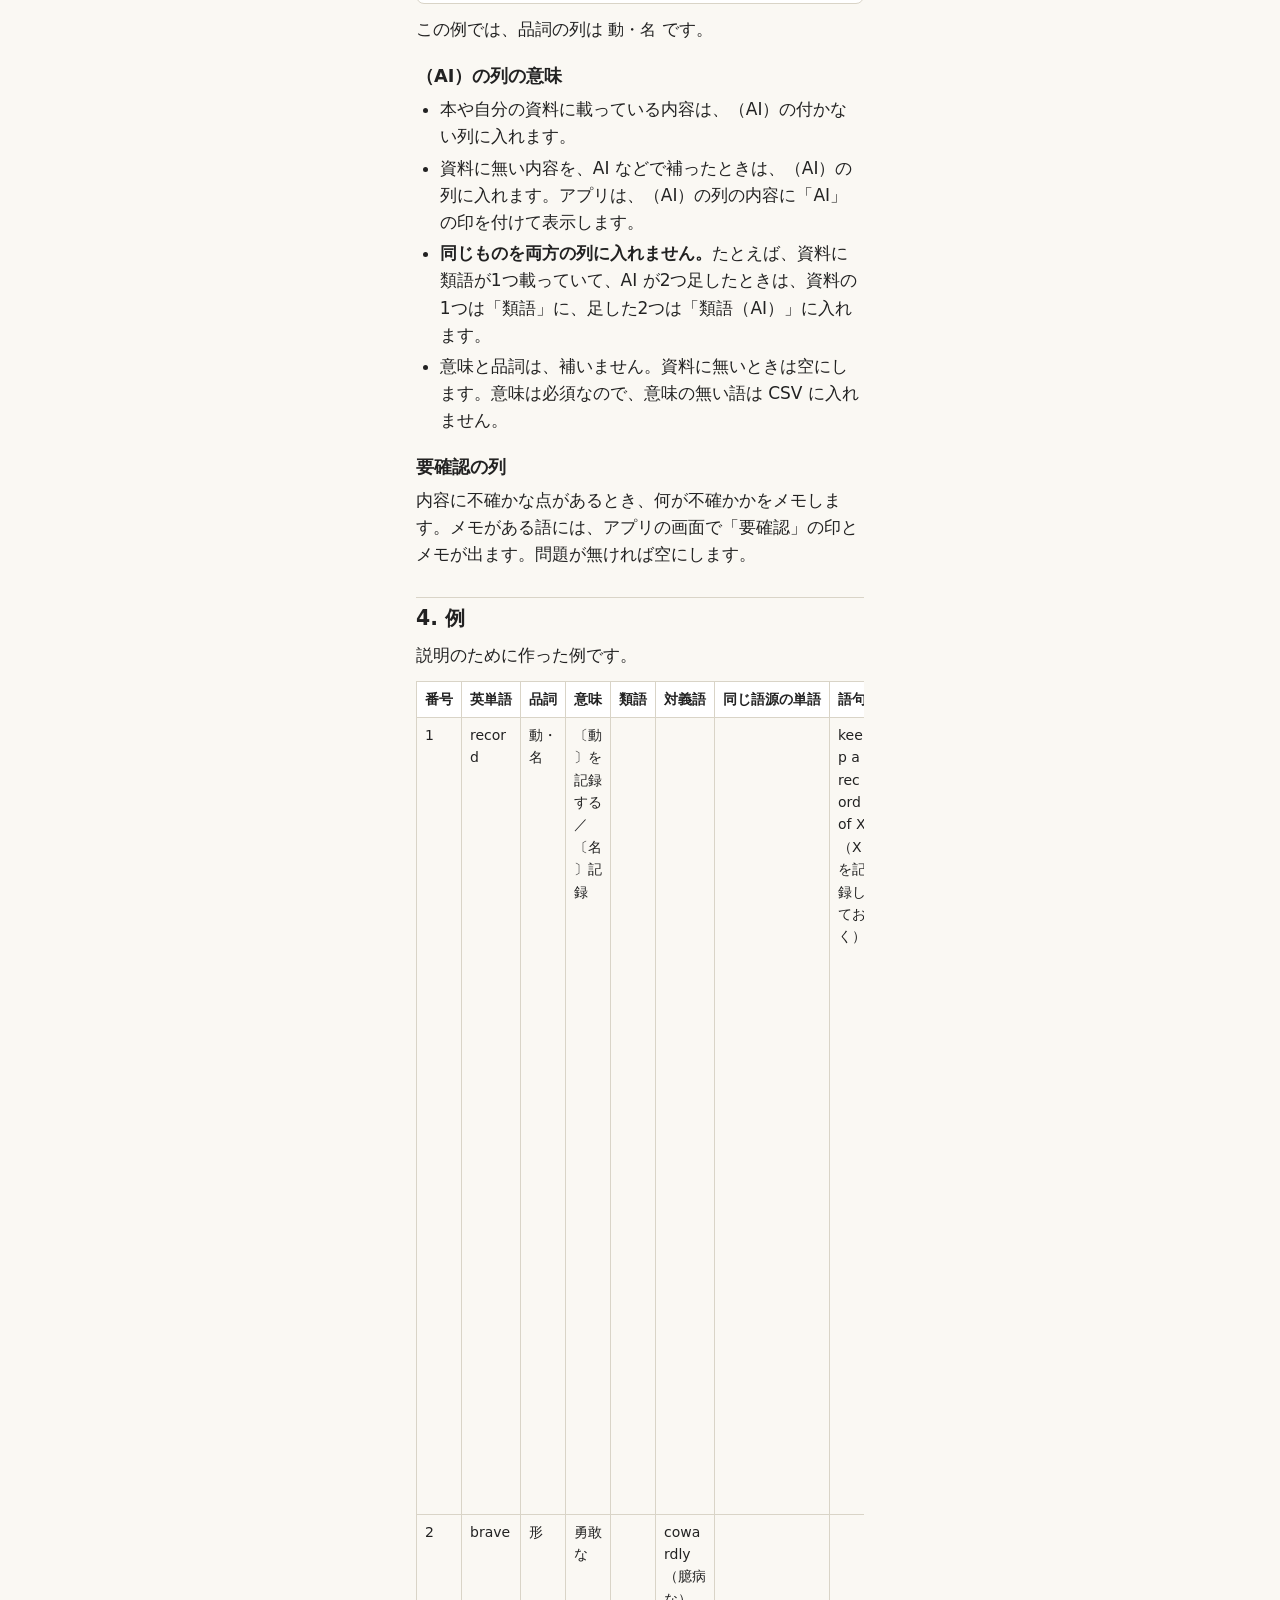
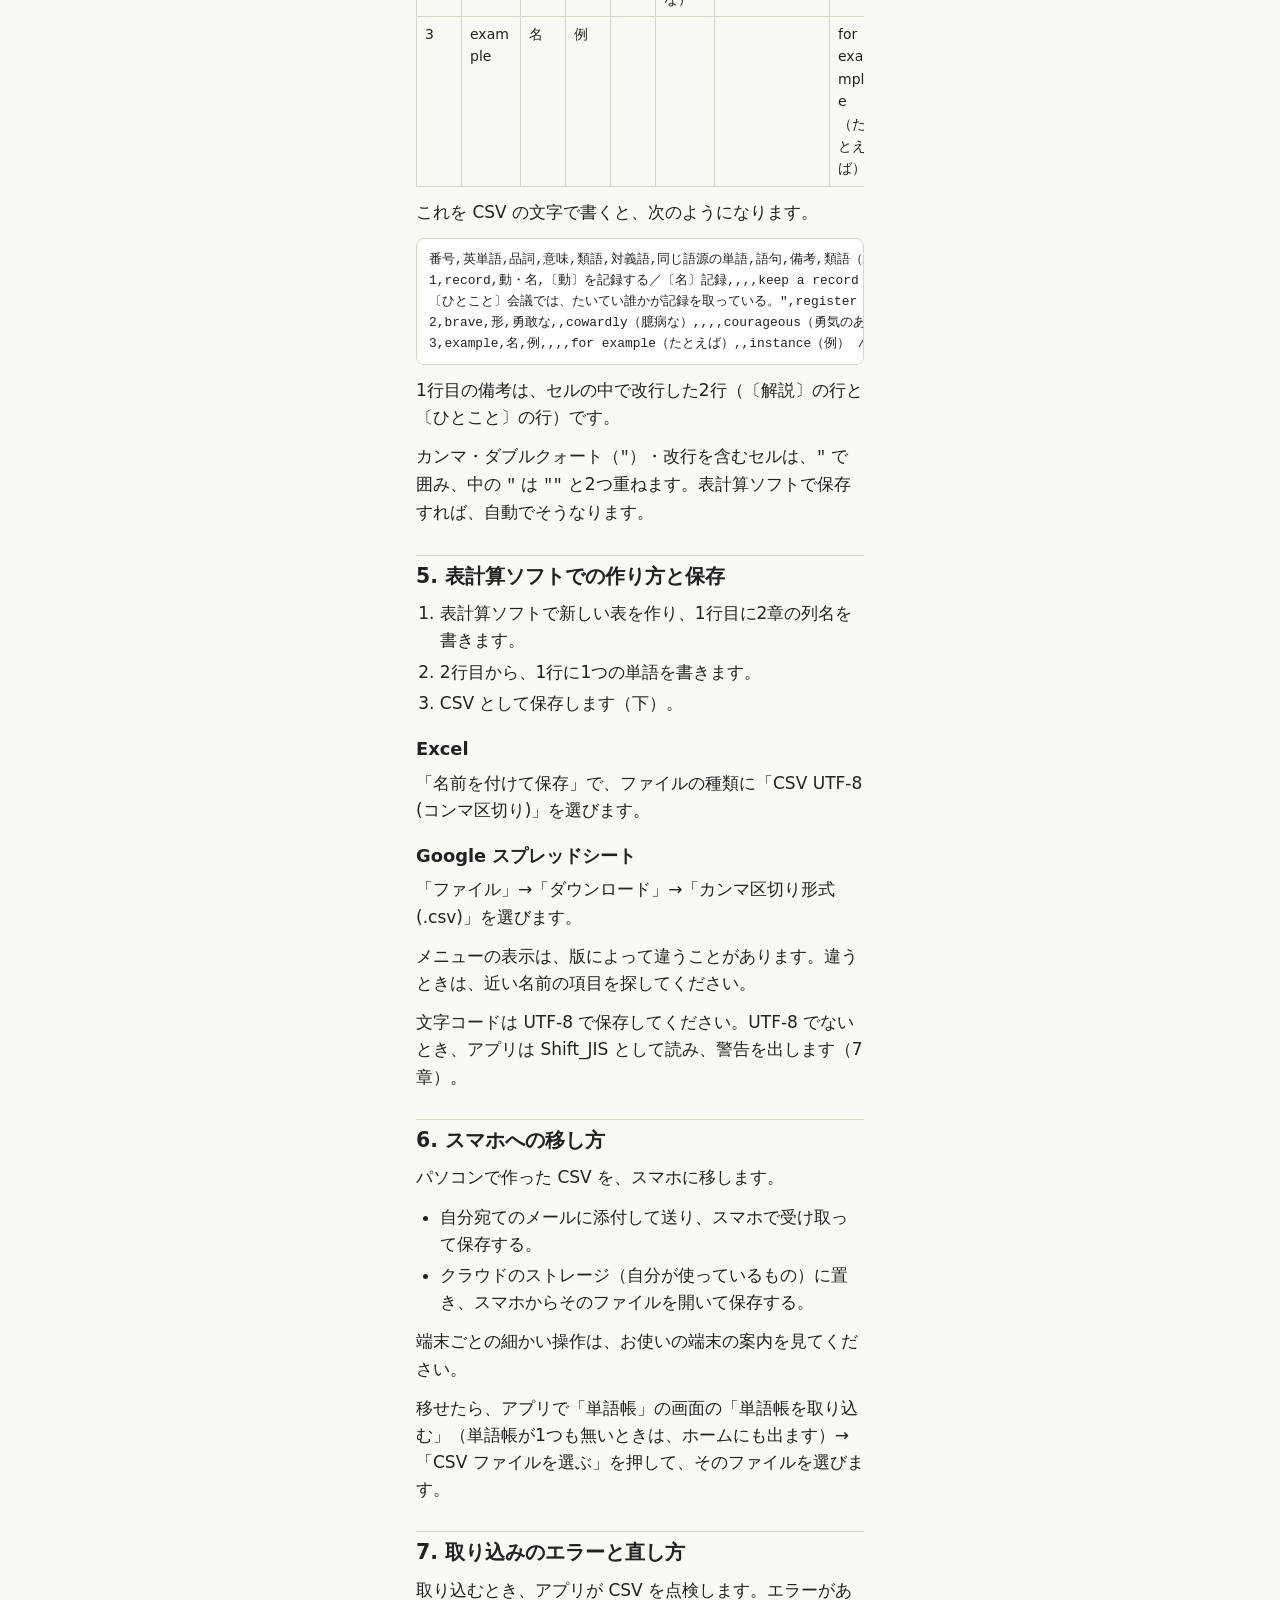
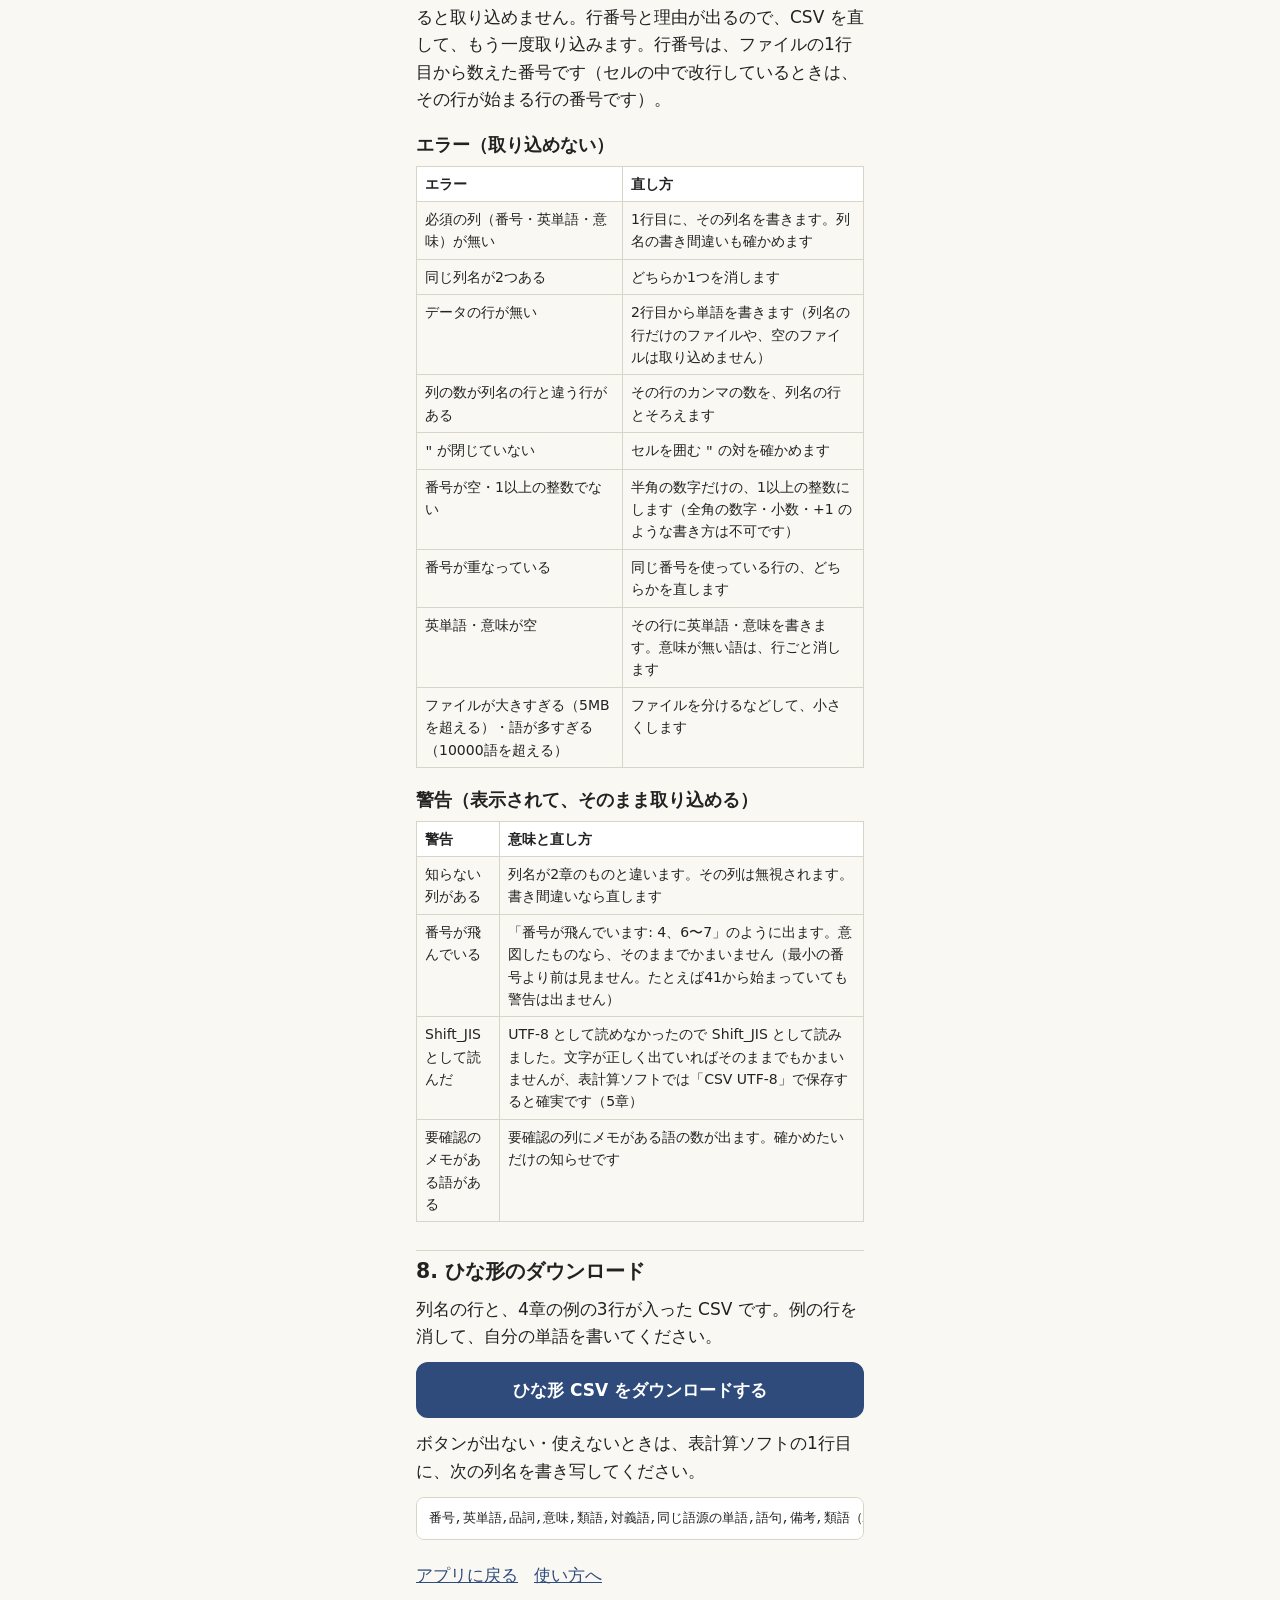
==== commit ebbf5a26: "版 1.1.2: CSV に語句・備考の列を足し、覚える画面に出すようにした（記録の形式を版2へ移行） Co-Authored-By: Claude Opus 5.5 <noreply@anthrop" ====
--- a/help/csv.html
+++ b/help/csv.html
@@ -51,6 +51,8 @@
 <tr><td>類語</td><td></td><td>本や自分の資料に載っている類語</td></tr>
 <tr><td>対義語</td><td></td><td>本や自分の資料に載っている対義語</td></tr>
 <tr><td>同じ語源の単語</td><td></td><td>本や自分の資料に載っている、同じ語源の単語・派生語</td></tr>
+<tr><td>語句</td><td></td><td>本や自分の資料に載っている、見出し語を使った語句・熟語・よく使う形（<code>X</code> などの記号を含んでよい）</td></tr>
+<tr><td>備考</td><td></td><td>本や自分の資料に載っている、そのほかの説明の文（使い方の注意・コラムなど）。文のまま書きます</td></tr>
 <tr><td>類語（AI）</td><td></td><td>資料に無い類語を、AI などで補ったもの</td></tr>
 <tr><td>対義語（AI）</td><td></td><td>資料に無い対義語を、AI などで補ったもの</td></tr>
 <tr><td>同じ語源の単語（AI）</td><td></td><td>資料に無い同じ語源の単語を、AI などで補ったもの</td></tr>
@@ -58,7 +60,11 @@
 </tbody>
 </table>
 </div>
-<p>必須の列は、番号・英単語・意味の3つだけです。ほかの列は、無くても取り込めます。</p>
+<p>必須の列は、番号・英単語・意味の3つだけです。ほかの列は、無くても取り込めます（語句・備考の列が無い CSV も、そのまま取り込めます）。</p>
+<ul>
+<li>語句・備考には、（AI）の列がありません。資料に載っている内容だけを入れます。</li>
+<li>語句・備考は、「覚える」画面だけに出ます。テストの答えや結果の画面、苦手の一覧には出ません。</li>
+</ul>
 
 <h2 id="kakikata">3. 書き方</h2>
 <ul>
@@ -70,8 +76,12 @@
 <li>セルの中で改行したものは、アプリの表示でも改行になります。</li>
 </ul>
 <h3>複数書くとき</h3>
-<p>類語・対義語・同じ語源の単語（と、（AI）の列）に複数書くときは、<code> / </code>（半角スペース・スラッシュ・半角スペース）で区切ります。意味を添えるときは、英語の後ろに全角のかっこで書きます。</p>
+<p>類語・対義語・同じ語源の単語・語句（と、（AI）の列）に複数書くときは、<code> / </code>（半角スペース・スラッシュ・半角スペース）で区切ります。意味を添えるときは、英語の後ろに全角のかっこで書きます。</p>
 <pre><code>instance（例） / sample（見本）</code></pre>
+<h3>備考の書き方</h3>
+<p>備考は文で書きます。区切りの決まりはありません。説明が2つ以上あるときは、セルの中で改行して、1つずつ行を分けてかまいません（改行のあるセルは <code>"</code> で囲みます。表計算ソフトで保存すれば、自動でそうなります）。行の頭に <code>〔種類〕</code> を付けて、どんな説明かを示してもかまいません（種類の名前は自由です。アプリは種類を読み分けません）。</p>
+<pre><code>〔解説〕keep a record of X（X を記録しておく）の形でよく使う。
+〔ひとこと〕会議では、たいてい誰かが記録を取っている。</code></pre>
 <h3>品詞ごとに意味が違うとき</h3>
 <p>意味の列で、各品詞の前に <code>〔品詞〕</code> を付け、全角のスラッシュ <code>／</code> で区切ります。</p>
 <pre><code>〔動〕を記録する／〔名〕記録</code></pre>
@@ -90,19 +100,22 @@
 <p>説明のために作った例です。</p>
 <div class="table-wrap">
 <table>
-<thead><tr><th>番号</th><th>英単語</th><th>品詞</th><th>意味</th><th>類語</th><th>対義語</th><th>同じ語源の単語</th><th>類語（AI）</th><th>対義語（AI）</th><th>同じ語源の単語（AI）</th><th>要確認</th></tr></thead>
+<thead><tr><th>番号</th><th>英単語</th><th>品詞</th><th>意味</th><th>類語</th><th>対義語</th><th>同じ語源の単語</th><th>語句</th><th>備考</th><th>類語（AI）</th><th>対義語（AI）</th><th>同じ語源の単語（AI）</th><th>要確認</th></tr></thead>
 <tbody>
-<tr><td>1</td><td>record</td><td>動・名</td><td>〔動〕を記録する／〔名〕記録</td><td></td><td></td><td></td><td>register（を登録する）</td><td></td><td>recorder（記録係）</td><td></td></tr>
-<tr><td>2</td><td>brave</td><td>形</td><td>勇敢な</td><td></td><td>cowardly（臆病な）</td><td></td><td>courageous（勇気のある）</td><td></td><td></td><td></td></tr>
-<tr><td>3</td><td>example</td><td>名</td><td>例</td><td></td><td></td><td></td><td>instance（例） / sample（見本）</td><td></td><td>exemplify（を例示する）</td><td>意味の2つ目が不確か</td></tr>
+<tr><td>1</td><td>record</td><td>動・名</td><td>〔動〕を記録する／〔名〕記録</td><td></td><td></td><td></td><td>keep a record of X（X を記録しておく）</td><td class="cell-pre">〔解説〕keep a record of X（X を記録しておく）の形でよく使う。名詞は前に強く読む。
+〔ひとこと〕会議では、たいてい誰かが記録を取っている。</td><td>register（を登録する）</td><td></td><td>recorder（記録係）</td><td></td></tr>
+<tr><td>2</td><td>brave</td><td>形</td><td>勇敢な</td><td></td><td>cowardly（臆病な）</td><td></td><td></td><td></td><td>courageous（勇気のある）</td><td></td><td></td><td></td></tr>
+<tr><td>3</td><td>example</td><td>名</td><td>例</td><td></td><td></td><td></td><td>for example（たとえば）</td><td></td><td>instance（例） / sample（見本）</td><td></td><td>exemplify（を例示する）</td><td>意味の2つ目が不確か</td></tr>
 </tbody>
 </table>
 </div>
 <p>これを CSV の文字で書くと、次のようになります。</p>
-<pre><code>番号,英単語,品詞,意味,類語,対義語,同じ語源の単語,類語（AI）,対義語（AI）,同じ語源の単語（AI）,要確認
-1,record,動・名,〔動〕を記録する／〔名〕記録,,,,register（を登録する）,,recorder（記録係）,
-2,brave,形,勇敢な,,cowardly（臆病な）,,courageous（勇気のある）,,,
-3,example,名,例,,,,instance（例） / sample（見本）,,exemplify（を例示する）,意味の2つ目が不確か</code></pre>
+<pre><code>番号,英単語,品詞,意味,類語,対義語,同じ語源の単語,語句,備考,類語（AI）,対義語（AI）,同じ語源の単語（AI）,要確認
+1,record,動・名,〔動〕を記録する／〔名〕記録,,,,keep a record of X（X を記録しておく）,"〔解説〕keep a record of X（X を記録しておく）の形でよく使う。名詞は前に強く読む。
+〔ひとこと〕会議では、たいてい誰かが記録を取っている。",register（を登録する）,,recorder（記録係）,
+2,brave,形,勇敢な,,cowardly（臆病な）,,,,courageous（勇気のある）,,,
+3,example,名,例,,,,for example（たとえば）,,instance（例） / sample（見本）,,exemplify（を例示する）,意味の2つ目が不確か</code></pre>
+<p>1行目の備考は、セルの中で改行した2行（〔解説〕の行と〔ひとこと〕の行）です。</p>
 <p>カンマ・ダブルクォート（<code>"</code>）・改行を含むセルは、<code>"</code> で囲み、中の <code>"</code> は <code>""</code> と2つ重ねます。表計算ソフトで保存すれば、自動でそうなります。</p>
 
 <h2 id="sakusei">5. 表計算ソフトでの作り方と保存</h2>
@@ -163,7 +176,7 @@
 <p>列名の行と、4章の例の3行が入った CSV です。例の行を消して、自分の単語を書いてください。</p>
 <button id="dl-template" class="btn btn-main" type="button" hidden>ひな形 CSV をダウンロードする</button>
 <p>ボタンが出ない・使えないときは、表計算ソフトの1行目に、次の列名を書き写してください。</p>
-<pre><code>番号,英単語,品詞,意味,類語,対義語,同じ語源の単語,類語（AI）,対義語（AI）,同じ語源の単語（AI）,要確認</code></pre>
+<pre><code>番号,英単語,品詞,意味,類語,対義語,同じ語源の単語,語句,備考,類語（AI）,対義語（AI）,同じ語源の単語（AI）,要確認</code></pre>
 
 <p class="doc-nav"><a href="../index.html">アプリに戻る</a><a href="./tsukaikata.html">使い方へ</a></p>
 </main>
--- a/css/style.css
+++ b/css/style.css
@@ -245,6 +245,9 @@
 .book-text, .ai-text, .check-text, .nigate-meaning, .nigate-new-words, .word-changed-list .list-item { white-space: pre-line; }
 .ai-part { margin-left: 6px; }
 .ai-part .badge { margin-right: 4px; }
+.cell-pre { white-space: pre-line; }
+.row-expr .value, .row-note .value { white-space: pre-line; overflow-wrap: anywhere; font-size: inherit; }
+.row-expr .book-text, .row-note .book-text { white-space: pre-line; overflow-wrap: anywhere; }
 .row-check .badge { flex: none; }
 .row-check .value { color: var(--check); }
 
